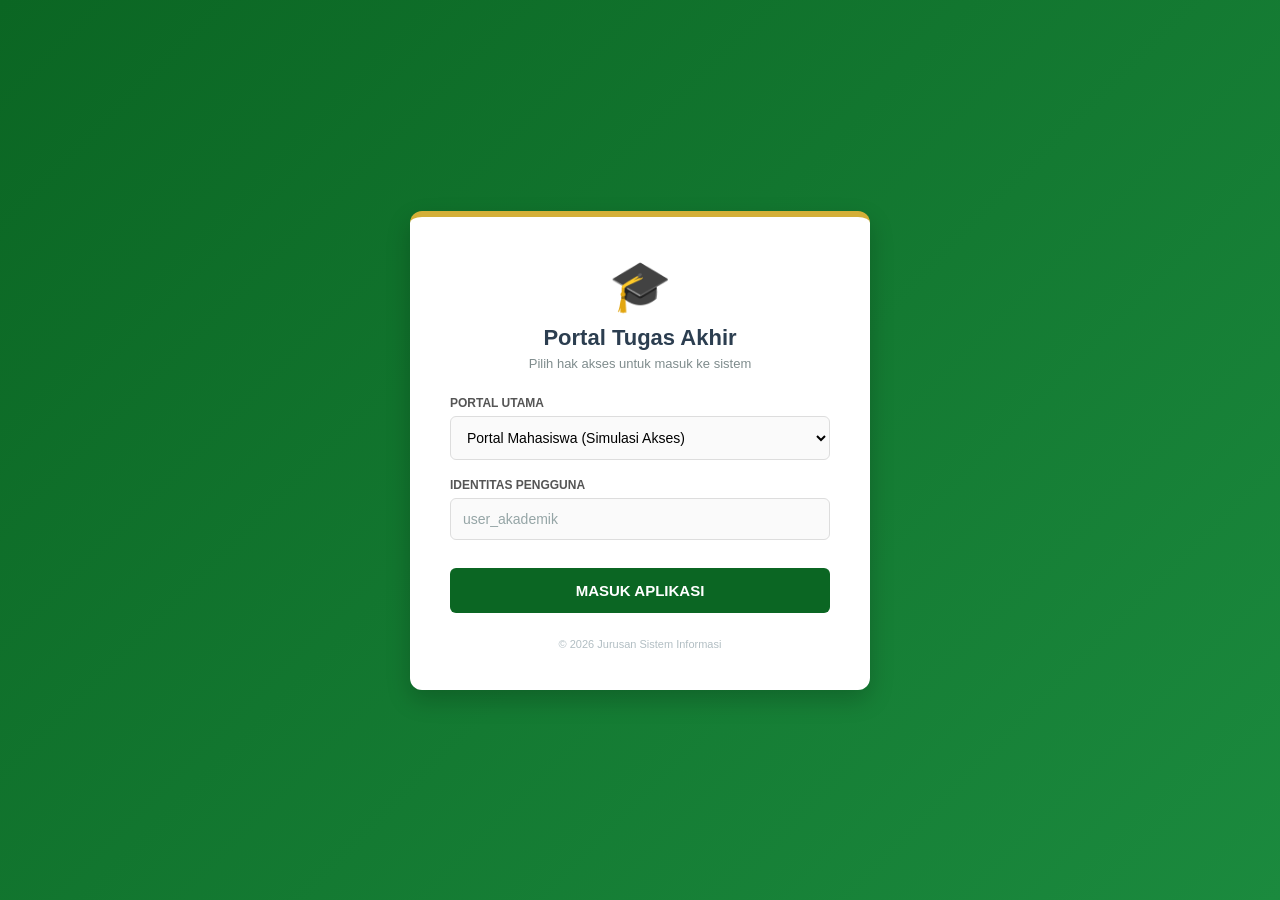
==== index.html @ 4677b2ef "Add files via upload" ====
<!DOCTYPE html>
<html lang="id">

<head>
    <meta charset="UTF-8">
    <meta name="viewport" content="width=device-width, initial-scale=1.0">
    <title>SIAKAD - Login Sistem Informasi Ujian</title>
    <style>
         :root {
            --primary: #0b6623;
            --primary-light: #1b8a3e;
            --accent: #d4af37;
            --dark: #2c3e50;
            --bg: #f3f4f6;
        }
        
        body {
            font-family: 'Segoe UI', Tahoma, Geneva, Verdana, sans-serif;
            background: linear-gradient(135deg, #0b6623 0%, #1b8a3e 100%);
            margin: 0;
            display: flex;
            justify-content: center;
            align-items: center;
            height: 100vh;
        }
        
        .login-box {
            background: white;
            padding: 40px;
            border-radius: 12px;
            box-shadow: 0 10px 25px rgba(0, 0, 0, 0.2);
            width: 100%;
            max-width: 380px;
            border-top: 6px solid var(--accent);
            text-align: center;
        }
        
        .logo-area {
            font-size: 50px;
            margin-bottom: 10px;
        }
        
        h2 {
            margin: 0;
            color: var(--dark);
            font-size: 22px;
            font-weight: 700;
        }
        
        p {
            color: #7f8c8d;
            font-size: 13px;
            margin: 5px 0 25px 0;
        }
        
        .form-group {
            text-align: left;
            margin-bottom: 18px;
        }
        
        label {
            display: block;
            font-size: 12px;
            font-weight: 600;
            color: #555;
            margin-bottom: 6px;
        }
        
        select,
        input {
            width: 100%;
            padding: 12px;
            border: 1px solid #ddd;
            border-radius: 6px;
            box-sizing: border-box;
            background-color: #fafafa;
            font-size: 14px;
            transition: 0.3s;
        }
        
        select:focus,
        input:focus {
            outline: none;
            border-color: var(--primary);
            background: white;
            box-shadow: 0 0 0 3px rgba(11, 102, 35, 0.1);
        }
        
        .btn-login {
            width: 100%;
            padding: 14px;
            background: var(--primary);
            color: white;
            border: none;
            border-radius: 6px;
            font-size: 15px;
            font-weight: 600;
            cursor: pointer;
            text-transform: uppercase;
            margin-top: 10px;
            transition: 0.3s;
        }
        
        .btn-login:hover {
            background: var(--primary-light);
        }
        
        .footer-text {
            margin-top: 25px;
            font-size: 11px;
            color: #b2bec3;
        }
    </style>
</head>

<body>

    <div class="login-box">
        <div class="logo-area">🎓</div>
        <h2>Portal Tugas Akhir</h2>
        <p>Pilih hak akses untuk masuk ke sistem</p>

        <form id="loginForm">
            <div class="form-group">
                <label>PORTAL UTAMA</label>
                <select id="roleSelect">
                <option value="mahasiswa">Portal Mahasiswa (Simulasi Akses)</option>
                <option value="dosen">Portal Dosen Pembimbing & Penguji</option>
                <option value="admin">Portal Admin Program Studi</option>
            </select>
            </div>
            <div class="form-group">
                <label>IDENTITAS PENGGUNA</label>
                <input type="text" value="user_akademik" readonly style="color: #95a5a6;">
            </div>
            <button type="submit" class="btn-login">Masuk Aplikasi</button>
        </form>

        <div class="footer-text">
            &copy; 2026 Jurusan Sistem Informasi
        </div>
    </div>

    <script>
        document.getElementById('loginForm').addEventListener('submit', function(e) {
            e.preventDefault();
            const role = document.getElementById('roleSelect').value;
            if (role === 'mahasiswa') window.location.href = 'dashboard_mahasiswa.html';
            else if (role === 'dosen') window.location.href = 'dashboard_dosen.html';
            else if (role === 'admin') window.location.href = 'dashboard_admin.html';
        });
    </script>

</body>

</html>
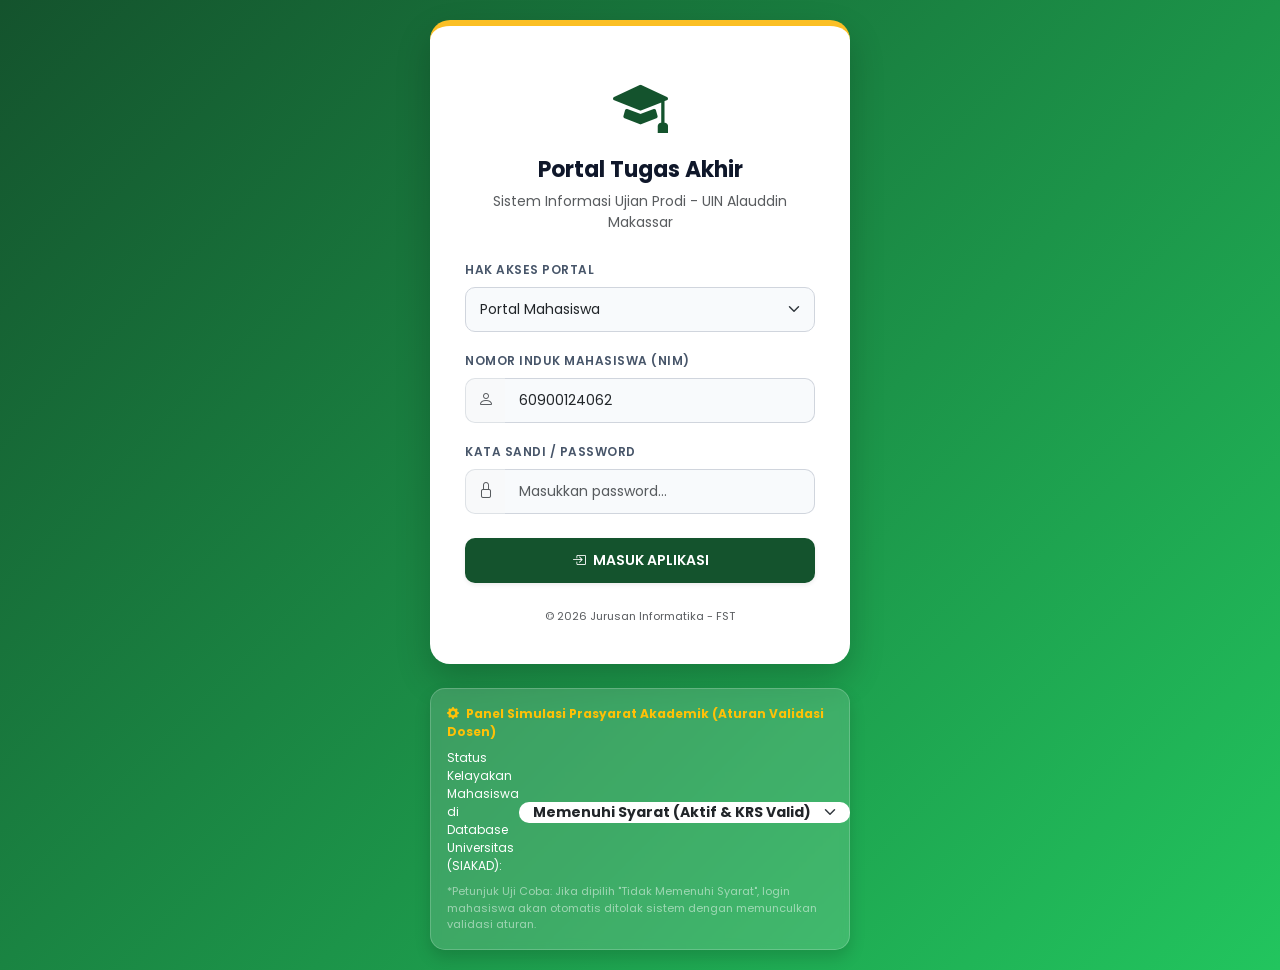
==== commit 28080f44: "Refactor login page with Bootstrap and new styles" ====
--- a/index.html
+++ b/index.html
@@ -5,152 +5,270 @@
     <meta charset="UTF-8">
     <meta name="viewport" content="width=device-width, initial-scale=1.0">
     <title>SIAKAD - Login Sistem Informasi Ujian</title>
+
+    <!-- Bootstrap 5 -->
+    <link href="https://cdn.jsdelivr.net/npm/bootstrap@5.3.7/dist/css/bootstrap.min.css" rel="stylesheet">
+
+    <!-- Bootstrap Icons -->
+    <link href="https://cdn.jsdelivr.net/npm/bootstrap-icons@1.11.3/font/bootstrap-icons.css" rel="stylesheet">
+
+    <!-- Google Font Poppins -->
+    <link href="https://fonts.googleapis.com/css2?family=Poppins:wght@300;400;500;600;700&display=swap" rel="stylesheet">
+
     <style>
-         :root {
-            --primary: #0b6623;
-            --primary-light: #1b8a3e;
-            --accent: #d4af37;
-            --dark: #2c3e50;
-            --bg: #f3f4f6;
+        * {
+            font-family: 'Poppins', sans-serif;
         }
         
         body {
-            font-family: 'Segoe UI', Tahoma, Geneva, Verdana, sans-serif;
-            background: linear-gradient(135deg, #0b6623 0%, #1b8a3e 100%);
+            background: linear-gradient(135deg, #14532d 0%, #22c55e 100%);
             margin: 0;
             display: flex;
             justify-content: center;
             align-items: center;
-            height: 100vh;
+            min-height: 100vh;
+            padding: 20px;
         }
         
         .login-box {
             background: white;
-            padding: 40px;
-            border-radius: 12px;
-            box-shadow: 0 10px 25px rgba(0, 0, 0, 0.2);
+            padding: 40px 35px;
+            border-radius: 20px;
+            box-shadow: 0 15px 35px rgba(0, 0, 0, 0.2);
             width: 100%;
-            max-width: 380px;
-            border-top: 6px solid var(--accent);
+            max-width: 420px;
+            border-top: 6px solid #fbbf24;
             text-align: center;
-        }
-        
-        .logo-area {
-            font-size: 50px;
-            margin-bottom: 10px;
+            transition: .3s;
+        }
+        
+        .login-box:hover {
+            transform: translateY(-5px);
+        }
+        
+        .logo-area i {
+            font-size: 55px;
+            color: #14532d;
         }
         
         h2 {
-            margin: 0;
-            color: var(--dark);
+            color: #0f172a;
             font-size: 22px;
             font-weight: 700;
         }
         
-        p {
-            color: #7f8c8d;
-            font-size: 13px;
-            margin: 5px 0 25px 0;
-        }
-        
-        .form-group {
-            text-align: left;
-            margin-bottom: 18px;
-        }
-        
-        label {
-            display: block;
+        .form-label {
             font-size: 12px;
             font-weight: 600;
-            color: #555;
-            margin-bottom: 6px;
-        }
-        
-        select,
-        input {
-            width: 100%;
+            color: #475569;
+            letter-spacing: 0.5px;
+        }
+        
+        .form-control,
+        .form-select {
+            padding: 11px 14px;
+            border: 1px solid #d0d5dd;
+            border-radius: 10px;
+            font-size: 14px;
+            background-color: #f8fafc;
+        }
+        
+        .form-control:focus,
+        .form-select:focus {
+            border-color: #16a34a;
+            background: white;
+            box-shadow: 0 0 0 4px rgba(22, 197, 94, 0.15);
+        }
+        
+        .btn-login {
             padding: 12px;
-            border: 1px solid #ddd;
-            border-radius: 6px;
-            box-sizing: border-box;
-            background-color: #fafafa;
-            font-size: 14px;
-            transition: 0.3s;
-        }
-        
-        select:focus,
-        input:focus {
-            outline: none;
-            border-color: var(--primary);
-            background: white;
-            box-shadow: 0 0 0 3px rgba(11, 102, 35, 0.1);
-        }
-        
-        .btn-login {
-            width: 100%;
-            padding: 14px;
-            background: var(--primary);
+            background: #14532d;
             color: white;
             border: none;
-            border-radius: 6px;
-            font-size: 15px;
+            border-radius: 10px;
+            font-size: 14px;
             font-weight: 600;
-            cursor: pointer;
             text-transform: uppercase;
-            margin-top: 10px;
             transition: 0.3s;
         }
         
         .btn-login:hover {
-            background: var(--primary-light);
-        }
-        
-        .footer-text {
-            margin-top: 25px;
-            font-size: 11px;
-            color: #b2bec3;
+            background: #16a34a;
+        }
+        /* Simulasi Pengendali Database Prasyarat di bawah Box Login */
+        
+        .simulation-panel {
+            background: rgba(255, 255, 255, 0.15);
+            border: 1px solid rgba(255, 255, 255, 0.2);
+            backdrop-filter: blur(5px);
+            border-radius: 15px;
+            color: white;
+            font-size: 12px;
+            max-width: 420px;
+            width: 100%;
         }
     </style>
 </head>
 
 <body>
 
-    <div class="login-box">
-        <div class="logo-area">🎓</div>
-        <h2>Portal Tugas Akhir</h2>
-        <p>Pilih hak akses untuk masuk ke sistem</p>
-
-        <form id="loginForm">
-            <div class="form-group">
-                <label>PORTAL UTAMA</label>
-                <select id="roleSelect">
-                <option value="mahasiswa">Portal Mahasiswa (Simulasi Akses)</option>
-                <option value="dosen">Portal Dosen Pembimbing & Penguji</option>
-                <option value="admin">Portal Admin Program Studi</option>
-            </select>
-            </div>
-            <div class="form-group">
-                <label>IDENTITAS PENGGUNA</label>
-                <input type="text" value="user_akademik" readonly style="color: #95a5a6;">
-            </div>
-            <button type="submit" class="btn-login">Masuk Aplikasi</button>
-        </form>
-
-        <div class="footer-text">
-            &copy; 2026 Jurusan Sistem Informasi
+    <div class="d-flex flex-column align-items-center w-100">
+
+        <!-- ================= CONTAINER LOGIN UTAMA ================= -->
+        <div class="login-box mb-4">
+            <div class="logo-area mb-2">
+                <i class="bi bi-mortarboard-fill"></i>
+            </div>
+            <h2>Portal Tugas Akhir</h2>
+            <p class="text-muted small mb-4">Sistem Informasi Ujian Prodi - UIN Alauddin Makassar</p>
+
+            <!-- Notifikasi Error Dinamis -->
+            <div class="alert alert-danger d-none py-2 px-3 small border-0 text-start" id="loginErrorBox" role="alert">
+                <i class="bi bi-exclamation-triangle-fill me-2"></i> <span id="errorText">Gagal masuk sistem.</span>
+            </div>
+
+            <form id="loginForm">
+                <div class="mb-3 text-start">
+                    <label class="form-label text-uppercase">Hak Akses Portal</label>
+                    <select class="form-select" id="roleSelect" onchange="sesuaikanPlaceholder()">
+                        <option value="mahasiswa">Portal Mahasiswa</option>
+                        <option value="dosen">Portal Dosen Pembimbing & Penguji</option>
+                        <option value="admin">Portal Admin Program Studi</option>
+                    </select>
+                </div>
+
+                <div class="mb-3 text-start">
+                    <label class="form-label text-uppercase" id="lblIdentitas">Username / NIM</label>
+                    <div class="input-group">
+                        <span class="input-group-text bg-light text-muted border-end-0" style="border-radius: 10px 0 0 10px;"><i class="bi bi-person"></i></span>
+                        <input type="text" class="form-control border-start-0" id="txtUsername" value="60900124062" required style="border-radius: 0 10px 10px 0;">
+                    </div>
+                </div>
+
+                <div class="mb-4 text-start">
+                    <label class="form-label text-uppercase">Kata Sandi / Password</label>
+                    <div class="input-group">
+                        <span class="input-group-text bg-light text-muted border-end-0" style="border-radius: 10px 0 0 10px;"><i class="bi bi-lock"></i></span>
+                        <input type="password" class="form-control border-start-0" id="txtPassword" placeholder="Masukkan password..." required style="border-radius: 0 10px 10px 0;">
+                    </div>
+                </div>
+
+                <button type="submit" class="btn-login btn w-100 shadow-sm">
+                    <i class="bi bi-box-arrow-in-right me-1"></i> Masuk Aplikasi
+                </button>
+            </form>
+
+            <div class="text-muted" style="margin-top: 25px; font-size: 11px;">
+                &copy; 2026 Jurusan Informatika - FST
+            </div>
         </div>
+
+        <!-- ================= PANEL SIMULASI ATURAN DOSEN (UNTUK DEMO) ================= -->
+        <div class="simulation-panel p-3 shadow">
+            <div class="fw-bold mb-2 text-warning"><i class="bi bi-gear-fill me-1"></i> Panel Simulasi Prasyarat Akademik (Aturan Validasi Dosen)</div>
+            <div class="d-flex justify-content-between align-items-center">
+                <span>Status Kelayakan Mahasiswa di Database Universitas (SIAKAD):</span>
+                <select class="form-select form-select-sm w-auto py-0 bg-white text-dark border-0 fw-bold" id="simulasiSyaratStatus">
+                    <option value="memenuhi">Memenuhi Syarat (Aktif & KRS Valid)</option>
+                    <option value="tidak_memenuhi">Tidak Memenuhi Syarat (Belum KRS TA)</option>
+                </select>
+            </div>
+            <div class="mt-2 text-white-50" style="font-size: 11px;">
+                *Petunjuk Uji Coba: Jika dipilih "Tidak Memenuhi Syarat", login mahasiswa akan otomatis ditolak sistem dengan memunculkan validasi aturan.
+            </div>
+        </div>
+
     </div>
 
     <script>
+        function sesuaikanPlaceholder() {
+            const role = document.getElementById('roleSelect').value;
+            const lbl = document.getElementById('lblIdentitas');
+            const userField = document.getElementById('txtUsername');
+
+            if (role === 'mahasiswa') {
+                lbl.innerText = "Nomor Induk Mahasiswa (NIM)";
+                userField.value = "60900124062";
+            } else if (role === 'dosen') {
+                lbl.innerText = "Username Dosen";
+                userField.value = "dosen";
+            } else {
+                lbl.innerText = "Username Admin";
+                userField.value = "admin";
+            }
+        }
+
+        // Cari fungsi loginForm di index.html kamu, lalu ganti dengan ini:
         document.getElementById('loginForm').addEventListener('submit', function(e) {
             e.preventDefault();
+
             const role = document.getElementById('roleSelect').value;
-            if (role === 'mahasiswa') window.location.href = 'dashboard_mahasiswa.html';
-            else if (role === 'dosen') window.location.href = 'dashboard_dosen.html';
-            else if (role === 'admin') window.location.href = 'dashboard_admin.html';
+            const username = document.getElementById('txtUsername').value.trim();
+            const password = document.getElementById('txtPassword').value;
+            const errorBox = document.getElementById('loginErrorBox');
+            const errorText = document.getElementById('errorText');
+            const statusPrasyarat = document.getElementById('simulasiSyaratStatus').value;
+
+            errorBox.classList.add('d-none');
+
+            // --- KETENTUAN 1: VALIDASI AKSES LOGIN ---
+            let loginValid = false;
+            let namaLogin = "";
+
+            if (role === 'mahasiswa') {
+                // Ketentuan Akun 1: Aulia Wulandari
+                if (username === '60900124062' && password === '12345') {
+                    loginValid = true;
+                    namaLogin = "Aulia Wulandari";
+                }
+                // Ketentuan Akun 2: Mahasiswa Lain (Muhammad Lutfi)
+                else if (username === '60900124066' && password === '12345') {
+                    loginValid = true;
+                    namaLogin = "Muhammad Lutfi";
+                }
+
+                if (!loginValid) {
+                    errorText.innerText = "NIM atau Password Mahasiswa salah! (Gunakan Password: 12345)";
+                    errorBox.classList.remove('d-none');
+                    return;
+                }
+            }
+
+            if (role === 'dosen' && (username !== 'dosen' || password !== 'dosen')) {
+                errorText.innerText = "Akun Dosen tidak ditemukan atau password keliru!";
+                errorBox.classList.remove('d-none');
+                return;
+            }
+            if (role === 'admin' && (username !== 'admin' || password !== 'admin')) {
+                errorText.innerText = "Akun Admin tidak cocok dengan pangkalan data prodi!";
+                errorBox.classList.remove('d-none');
+                return;
+            }
+
+            // --- KETENTUAN 2: VALIDASI PRASYARAT KRS ---
+            if (role === 'mahasiswa' && statusPrasyarat === 'tidak_memenuhi') {
+                errorText.innerText = "Akses Ditolak! Sistem mendeteksi Mahasiswa bersangkutan belum memprogram mata kuliah Skripsi/Tugas Akhir di KRS semester ini.";
+                errorBox.classList.remove('d-none');
+                return;
+            }
+
+            // MASUK KE DASHBOARD MASING-MASING
+            if (role === 'mahasiswa') {
+                // Simpan informasi siapa yang sedang login aktif ke session browser
+                localStorage.setItem('nim_aktif_login', username);
+                localStorage.setItem('nama_aktif_login', namaLogin);
+                window.location.href = 'dashboard_mahasiswa.html';
+            } else if (role === 'dosen') {
+                window.location.href = 'dashboard_dosen.html';
+            } else if (role === 'admin') {
+                window.location.href = 'dashboard_admin.html';
+            }
         });
+
+        // Jalankan fungsi pengaturan awal
+        sesuaikanPlaceholder();
     </script>
 
 </body>
 
-</html>+</html>
